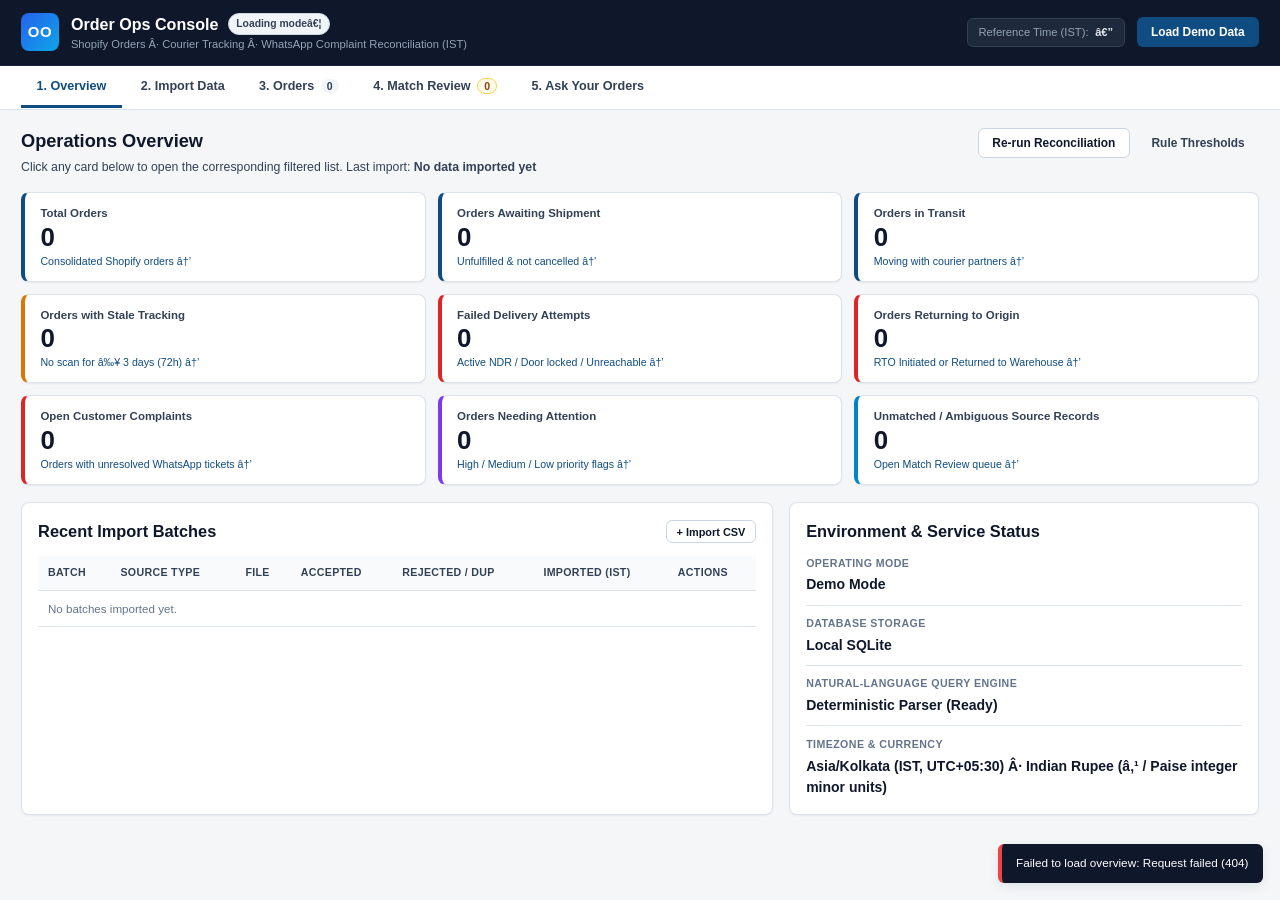
==== frontend/index.html @ 30ac754b "feat(frontend): add top-level frontend directory and CORS/file-origin API resolver" ====
﻿<!DOCTYPE html>
<html lang="en">
<head>
  <meta charset="UTF-8" />
  <meta name="viewport" content="width=device-width, initial-scale=1.0" />
  <title>Order Ops Console â€” D2C Order, Courier &amp; Complaint Reconciliation</title>
  <link rel="stylesheet" href="./styles.css" />
</head>
<body>
  <!-- Top Operational Header -->
  <header class="app-header">
    <div class="header-brand">
      <div class="brand-mark" aria-hidden="true">OO</div>
      <div>
        <div class="brand-title-row">
          <h1 class="brand-title">Order Ops Console</h1>
          <span id="mode-badge" class="badge badge-neutral">Loading modeâ€¦</span>
        </div>
        <p class="brand-subtitle">Shopify Orders Â· Courier Tracking Â· WhatsApp Complaint Reconciliation (IST)</p>
      </div>
    </div>

    <div class="header-actions">
      <div class="ref-time-box" title="Reference timestamp used to evaluate stale tracking and dispatch delays">
        <span class="ref-time-label">Reference Time (IST):</span>
        <strong id="header-ref-time">â€”</strong>
      </div>
      <button id="btn-load-demo" type="button" class="btn btn-primary">
        Load Demo Data
      </button>
    </div>
  </header>

  <!-- Synthetic Demo Data Notice Banner -->
  <div id="demo-banner" class="demo-banner hidden" role="status">
    <div class="demo-banner-content">
      <span class="demo-pill">SYNTHETIC DEMO DATA</span>
      <span>
        You are viewing reproducible fictional Indian D2C data (240 unique orders, 6 couriers, WhatsApp complaint logs) anchored to
        <strong id="banner-ref-time">19 Oct 2026, 06:00 PM IST</strong>. No real customer records are present.
      </span>
    </div>
    <div class="demo-banner-actions">
      <button id="btn-toggle-walkthrough" type="button" class="btn btn-sm btn-secondary">
        Demo Walkthrough Guide
      </button>
      <button id="btn-clear-data" type="button" class="btn btn-sm btn-ghost">
        Clear Workspace
      </button>
    </div>
  </div>

  <!-- Collapsible Demo Walkthrough Guide -->
  <section id="walkthrough-panel" class="walkthrough-panel hidden" aria-label="Demo Walkthrough">
    <div class="walkthrough-header">
      <div>
        <h2>2-Minute Operations Walkthrough</h2>
        <p>Click any step below to jump directly to that showcase scenario in the console:</p>
      </div>
      <button id="btn-close-walkthrough" type="button" class="btn btn-sm btn-ghost">Close</button>
    </div>
    <div class="walkthrough-steps">
      <button type="button" class="walkthrough-step" data-walkthrough="stale-order">
        <span class="step-num">1</span>
        <div>
          <strong>Inspect Stale Shipment &amp; Complaint (#01004)</strong>
          <span>Delhivery AWB stuck at Bhiwandi Hub for 4.5 days + customer WhatsApp inquiry.</span>
        </div>
      </button>
      <button type="button" class="walkthrough-step" data-walkthrough="dnr-order">
        <span class="step-num">2</span>
        <div>
          <strong>Delivered vs. "Not Received" Dispute (#01015)</strong>
          <span>BlueDart marked Delivered, but customer reported package not received at gate.</span>
        </div>
      </button>
      <button type="button" class="walkthrough-step" data-walkthrough="multi-shipment">
        <span class="step-num">3</span>
        <div>
          <strong>Split Order with 2 Shipments (#01009)</strong>
          <span>Box 1 delivered via BlueDart; Box 2 delayed in transit via Delhivery.</span>
        </div>
      </button>
      <button type="button" class="walkthrough-step" data-walkthrough="match-review">
        <span class="step-num">4</span>
        <div>
          <strong>Resolve Ambiguous Matches (Match Review)</strong>
          <span>Shared household phone (+91 â€¢â€¢â€¢â€¢â€¢â€¢ 1223), shared customer name, and conflicting IDs.</span>
        </div>
      </button>
      <button type="button" class="walkthrough-step" data-walkthrough="ask-stuck">
        <span class="step-num">5</span>
        <div>
          <strong>Ask a Question ("Which orders are stuck?")</strong>
          <span>See how ambiguous terms are clarified and converted into verified filters.</span>
        </div>
      </button>
    </div>
  </section>

  <!-- Main Navigation Tabs -->
  <nav class="main-nav" aria-label="Primary Navigation">
    <button type="button" class="nav-tab active" data-tab="overview">
      <span>1. Overview</span>
    </button>
    <button type="button" class="nav-tab" data-tab="import">
      <span>2. Import Data</span>
    </button>
    <button type="button" class="nav-tab" data-tab="orders">
      <span>3. Orders</span>
      <span id="nav-badge-orders" class="nav-count">0</span>
    </button>
    <button type="button" class="nav-tab" data-tab="match-review">
      <span>4. Match Review</span>
      <span id="nav-badge-review" class="nav-count nav-count-warn">0</span>
    </button>
    <button type="button" class="nav-tab" data-tab="ask">
      <span>5. Ask Your Orders</span>
    </button>
  </nav>

  <!-- Global Notification Toast -->
  <div id="toast-container" class="toast-container" aria-live="polite"></div>

  <!-- Main Content Container -->
  <main class="main-content">

    <!-- ================================================================== -->
    <!-- PAGE 1: OVERVIEW                                                   -->
    <!-- ================================================================== -->
    <section id="tab-overview" class="tab-panel active">
      <div class="section-header">
        <div>
          <h2>Operations Overview</h2>
          <p class="section-subtitle">
            Click any card below to open the corresponding filtered list. Last import:
            <strong id="overview-last-import">No data imported yet</strong>
          </p>
        </div>
        <div class="section-actions">
          <button id="btn-reconcile-now" type="button" class="btn btn-secondary">
            Re-run Reconciliation
          </button>
          <button id="btn-open-thresholds" type="button" class="btn btn-ghost">
            Rule Thresholds
          </button>
        </div>
      </div>

      <!-- Empty State when no orders are loaded -->
      <div id="overview-empty-state" class="empty-state-card hidden">
        <h3>No Orders Loaded in Workspace Yet</h3>
        <p>
          Load the built-in 240-order Indian D2C synthetic dataset for an instant walkthrough,
          or upload your own Shopify, Courier, and WhatsApp CSV files.
        </p>
        <div class="empty-state-actions">
          <button type="button" class="btn btn-primary" id="btn-empty-load-demo">
            Load Demo Data (240 Orders)
          </button>
          <button type="button" class="btn btn-secondary" data-goto-tab="import">
            Upload CSV Files
          </button>
        </div>
      </div>

      <!-- Operational Summary Cards Grid (9 Required Cards) -->
      <div id="overview-cards-grid" class="summary-grid">
        <button type="button" class="summary-card" data-card-action="all-orders">
          <span class="card-label">Total Orders</span>
          <strong id="card-total-orders" class="card-value">0</strong>
          <span class="card-meta">Consolidated Shopify orders â†’</span>
        </button>

        <button type="button" class="summary-card" data-card-action="awaiting-shipment">
          <span class="card-label">Orders Awaiting Shipment</span>
          <strong id="card-awaiting-shipment" class="card-value">0</strong>
          <span class="card-meta">Unfulfilled &amp; not cancelled â†’</span>
        </button>

        <button type="button" class="summary-card" data-card-action="in-transit">
          <span class="card-label">Orders in Transit</span>
          <strong id="card-in-transit" class="card-value">0</strong>
          <span class="card-meta">Moving with courier partners â†’</span>
        </button>

        <button type="button" class="summary-card card-warn" data-card-action="stale-tracking">
          <span class="card-label">Orders with Stale Tracking</span>
          <strong id="card-stale-tracking" class="card-value">0</strong>
          <span id="card-stale-meta" class="card-meta">No scan for â‰¥ 3 days (72h) â†’</span>
        </button>

        <button type="button" class="summary-card card-danger" data-card-action="failed-attempts">
          <span class="card-label">Failed Delivery Attempts</span>
          <strong id="card-failed-attempts" class="card-value">0</strong>
          <span class="card-meta">Active NDR / Door locked / Unreachable â†’</span>
        </button>

        <button type="button" class="summary-card card-danger" data-card-action="rto">
          <span class="card-label">Orders Returning to Origin</span>
          <strong id="card-rto" class="card-value">0</strong>
          <span class="card-meta">RTO Initiated or Returned to Warehouse â†’</span>
        </button>

        <button type="button" class="summary-card card-danger" data-card-action="open-complaints">
          <span class="card-label">Open Customer Complaints</span>
          <strong id="card-open-complaints" class="card-value">0</strong>
          <span class="card-meta">Orders with unresolved WhatsApp tickets â†’</span>
        </button>

        <button type="button" class="summary-card card-priority" data-card-action="needing-review">
          <span class="card-label">Orders Needing Attention</span>
          <strong id="card-needing-review" class="card-value">0</strong>
          <span id="card-priority-breakdown" class="card-meta">High / Medium / Low priority flags â†’</span>
        </button>

        <button type="button" class="summary-card card-review" data-card-action="unmatched-records">
          <span class="card-label">Unmatched / Ambiguous Source Records</span>
          <strong id="card-unmatched-records" class="card-value">0</strong>
          <span id="card-unmatched-meta" class="card-meta">Open Match Review queue â†’</span>
        </button>
      </div>

      <!-- Configurable Thresholds Panel (Collapsible) -->
      <div id="thresholds-panel" class="card-panel hidden">
        <div class="panel-header">
          <div>
            <h3>Operational Attention Rule Thresholds</h3>
            <p class="text-muted">Adjust thresholds and re-evaluate all order flags deterministically.</p>
          </div>
          <button id="btn-close-thresholds" type="button" class="btn btn-sm btn-ghost">Close</button>
        </div>
        <form id="form-thresholds" class="thresholds-form">
          <div class="form-group">
            <label for="input-unshipped-hours">Unshipped Order Delay Threshold (Hours)</label>
            <input id="input-unshipped-hours" type="number" min="6" max="720" value="48" required />
            <small>Default: 48 hours (2 days). Cancelled orders are never flagged.</small>
          </div>
          <div class="form-group">
            <label for="input-stale-hours">Stale Tracking Threshold in Transit (Hours)</label>
            <input id="input-stale-hours" type="number" min="12" max="720" value="72" required />
            <small>Default: 72 hours (3 days). Delivered/RTO/Cancelled shipments are excluded.</small>
          </div>
          <div class="form-group">
            <label for="select-ref-time-mode">Reference Clock Mode</label>
            <select id="select-ref-time-mode">
              <option value="demo_fixed">Demo Fixed Reference (19 Oct 2026, 06:00 PM IST)</option>
              <option value="live_ist">Live Wall Clock (Current Asia/Kolkata Time)</option>
            </select>
            <small>Fixed reference time ensures demo flags remain consistent on any date.</small>
          </div>
          <div class="form-actions-inline">
            <button type="submit" class="btn btn-primary">Save &amp; Re-evaluate Flags</button>
          </div>
        </form>
      </div>

      <!-- Recent Imports & System Environment Status -->
      <div class="overview-two-col">
        <div class="card-panel">
          <div class="panel-header">
            <h3>Recent Import Batches</h3>
            <button type="button" class="btn btn-sm btn-secondary" data-goto-tab="import">
              + Import CSV
            </button>
          </div>
          <div class="table-responsive">
            <table class="data-table">
              <thead>
                <tr>
                  <th>Batch</th>
                  <th>Source Type</th>
                  <th>File</th>
                  <th>Accepted</th>
                  <th>Rejected / Dup</th>
                  <th>Imported (IST)</th>
                  <th>Actions</th>
                </tr>
              </thead>
              <tbody id="overview-batches-tbody">
                <tr>
                  <td colspan="7" class="text-center text-muted">No batches imported yet.</td>
                </tr>
              </tbody>
            </table>
          </div>
        </div>

        <div class="card-panel">
          <div class="panel-header">
            <h3>Environment &amp; Service Status</h3>
          </div>
          <dl class="status-list">
            <div class="status-item">
              <dt>Operating Mode</dt>
              <dd id="status-app-mode">Demo Mode</dd>
            </div>
            <div class="status-item">
              <dt>Database Storage</dt>
              <dd id="status-db-backend">Local SQLite</dd>
            </div>
            <div class="status-item">
              <dt>Natural-Language Query Engine</dt>
              <dd id="status-gemini-engine">Deterministic Parser (Ready)</dd>
            </div>
            <div class="status-item">
              <dt>Timezone &amp; Currency</dt>
              <dd>Asia/Kolkata (IST, UTC+05:30) Â· Indian Rupee (â‚¹ / Paise integer minor units)</dd>
            </div>
          </dl>
        </div>
      </div>
    </section>

    <!-- ================================================================== -->
    <!-- PAGE 2: IMPORT DATA                                                -->
    <!-- ================================================================== -->
    <section id="tab-import" class="tab-panel">
      <div class="section-header">
        <div>
          <h2>Import &amp; Validate CSV Data</h2>
          <p class="section-subtitle">
            Upload Shopify order exports, courier tracking sheets, or exported WhatsApp complaint logs.
          </p>
        </div>
      </div>

      <div class="info-callout">
        <strong>Note on Data Sources:</strong>
        WhatsApp customer complaints are imported from CSV log filesâ€”this console does
        <strong>not</strong> connect to a live WhatsApp account, Shopify API, or courier webhook,
        and never automatically messages customers.
      </div>

      <!-- Downloadable Sample CSV Files -->
      <div class="card-panel">
        <div class="panel-header">
          <div>
            <h3>Download Sample CSV Files</h3>
            <p class="text-muted">Download our synthetic CSV files to inspect their structure or test manual uploads:</p>
          </div>
        </div>
        <div class="sample-links-row">
          <a href="/api/samples/shopify_orders_demo.csv" class="btn btn-sm btn-secondary" download>
            â¬‡ Shopify Orders Sample (.csv)
          </a>
          <a href="/api/samples/courier_tracking_demo.csv" class="btn btn-sm btn-secondary" download>
            â¬‡ Courier Tracking Sample (.csv)
          </a>
          <a href="/api/samples/whatsapp_complaints_demo.csv" class="btn btn-sm btn-secondary" download>
            â¬‡ WhatsApp Complaints Sample (.csv)
          </a>
          <a href="/api/samples/shopify_orders_ambiguous_dates.csv" class="btn btn-sm btn-ghost" download>
            â¬‡ Ambiguous Dates Test Sample (.csv)
          </a>
        </div>
      </div>

      <!-- Step 1: Select Source & Upload File -->
      <div class="card-panel">
        <h3>1. Select Source Type &amp; Upload CSV</h3>
        <form id="form-import-upload" class="import-form">
          <div class="form-row">
            <div class="form-group">
              <label for="import-source-type">Source Type</label>
              <select id="import-source-type" name="source_type" required>
                <option value="shopify_orders">1. Shopify Orders Export (.csv)</option>
                <option value="courier_tracking">2. Courier Tracking Spreadsheet (.csv)</option>
                <option value="whatsapp_complaints">3. WhatsApp Customer Complaints Log (.csv)</option>
              </select>
            </div>

            <div class="form-group">
              <label for="import-date-format">Expected Date Format (for numeric dates like 04/05/2026)</label>
              <select id="import-date-format" name="date_format_preference">
                <option value="auto">Auto-detect (Pause &amp; warn if date is ambiguous)</option>
                <option value="DD/MM/YYYY">DD/MM/YYYY (Indian Standard â€” Day first)</option>
                <option value="MM/DD/YYYY">MM/DD/YYYY (US Spreadsheet â€” Month first)</option>
              </select>
            </div>

            <div class="form-group">
              <label for="import-file-input">CSV File (UTF-8 / Excel CSV)</label>
              <input id="import-file-input" type="file" accept=".csv,text/csv" required />
            </div>
          </div>

          <div class="form-actions-inline">
            <button id="btn-preview-csv" type="submit" class="btn btn-primary">
              Preview &amp; Validate CSV
            </button>
          </div>
        </form>
      </div>

      <!-- Step 2: Preview, Column Mapping & Validation Results -->
      <div id="import-preview-container" class="card-panel hidden">
        <div class="panel-header">
          <div>
            <h3>2. Review Column Mappings &amp; Validation</h3>
            <p id="preview-file-meta" class="text-muted"></p>
          </div>
          <div class="section-actions">
            <button id="btn-download-preview-errors" type="button" class="btn btn-sm btn-secondary hidden">
              â¬‡ Download Error Report (.csv)
            </button>
            <button id="btn-commit-import" type="button" class="btn btn-primary">
              Complete Import &amp; Reconcile
            </button>
          </div>
        </div>

        <!-- Validation Counts Banner -->
        <div class="validation-stats-row">
          <div class="val-stat">
            <span>Total Rows</span>
            <strong id="val-total">0</strong>
          </div>
          <div class="val-stat val-stat-ok">
            <span>Accepted Rows</span>
            <strong id="val-accepted">0</strong>
          </div>
          <div class="val-stat val-stat-err">
            <span>Rejected Rows</span>
            <strong id="val-rejected">0</strong>
          </div>
          <div class="val-stat val-stat-dup">
            <span>Duplicate Rows (Skipped)</span>
            <strong id="val-duplicate">0</strong>
          </div>
        </div>

        <!-- Missing Required Fields Alert -->
        <div id="preview-missing-alert" class="alert-box alert-danger hidden"></div>

        <!-- Ambiguous Date Alert -->
        <div id="preview-ambiguous-alert" class="alert-box alert-warn hidden"></div>

        <!-- Column Mapping Controls -->
        <div class="mapping-section">
          <h4>Column Mapping (Adjust any column below and click "Re-validate Mapping")</h4>
          <div id="mapping-grid" class="mapping-grid"></div>
          <div class="form-actions-inline" style="margin-top: 0.75rem;">
            <button id="btn-revalidate-mapping" type="button" class="btn btn-sm btn-secondary">
              Re-validate Mapping
            </button>
          </div>
        </div>

        <!-- Sample Preview Rows -->
        <div class="preview-tables-split">
          <div>
            <h4>CSV Sample Preview (First 5 Rows)</h4>
            <div class="table-responsive">
              <table id="preview-sample-table" class="data-table">
                <thead></thead>
                <tbody></tbody>
              </table>
            </div>
          </div>

          <div id="preview-errors-section" class="hidden">
            <h4>Rejected &amp; Duplicate Rows</h4>
            <div class="table-responsive">
              <table class="data-table">
                <thead>
                  <tr>
                    <th>Original Row #</th>
                    <th>Status</th>
                    <th>Explanation</th>
                  </tr>
                </thead>
                <tbody id="preview-errors-tbody"></tbody>
              </table>
            </div>
          </div>
        </div>
      </div>

      <!-- Step 3: Completed Import Summary -->
      <div id="import-summary-container" class="card-panel hidden"></div>
    </section>

    <!-- ================================================================== -->
    <!-- PAGE 3: ORDERS                                                     -->
    <!-- ================================================================== -->
    <section id="tab-orders" class="tab-panel">
      <div class="section-header">
        <div>
          <h2>Reconciled Orders</h2>
          <p class="section-subtitle">
            Search, filter, sort, inspect source provenance, or export filtered orders.
          </p>
        </div>
        <div class="section-actions">
          <button id="btn-reset-filters" type="button" class="btn btn-ghost">
            Reset Filters
          </button>
          <button id="btn-export-orders" type="button" class="btn btn-secondary">
            â¬‡ Export Filtered CSV
          </button>
        </div>
      </div>

      <!-- Active Special Rule Filter Banner (e.g. from Overview or Ask Your Orders) -->
      <div id="active-rule-banner" class="active-rule-banner hidden">
        <span id="active-rule-text"></span>
        <button id="btn-clear-rule-filter" type="button" class="btn btn-sm btn-ghost">Clear Rule Filter âœ•</button>
      </div>

      <!-- Filters Bar -->
      <div class="filters-panel card-panel">
        <div class="filters-grid">
          <div class="form-group filter-search-group">
            <label for="filter-search">Search (Order #, AWB, Customer Name)</label>
            <input id="filter-search" type="search" placeholder="e.g. #01004, DLV0098401, Snehaâ€¦" />
          </div>

          <div class="form-group">
            <label for="filter-attention">Attention Level</label>
            <select id="filter-attention">
              <option value="">All Levels</option>
              <option value="flagged_any">All Flagged (High / Med / Low)</option>
              <option value="High">High Priority</option>
              <option value="Medium">Medium Priority</option>
              <option value="Low">Low Priority</option>
              <option value="No current flag">No Current Flag</option>
            </select>
          </div>

          <div class="form-group">
            <label for="filter-shipment-status">Shipment Status</label>
            <select id="filter-shipment-status">
              <option value="">All Statuses</option>
              <option value="awaiting_shipment">Awaiting Shipment</option>
              <option value="in_transit">In Transit (Active)</option>
              <option value="out_for_delivery">Out for Delivery</option>
              <option value="failed_attempt">Failed Attempt (NDR)</option>
              <option value="rto">Returning to Origin (RTO)</option>
              <option value="delivered">Delivered</option>
              <option value="cancelled">Cancelled</option>
            </select>
          </div>

          <div class="form-group">
            <label for="filter-courier">Courier Partner</label>
            <select id="filter-courier">
              <option value="">All Couriers</option>
            </select>
          </div>

          <div class="form-group">
            <label for="filter-payment">Payment Method</label>
            <select id="filter-payment">
              <option value="">All (COD &amp; Prepaid)</option>
              <option value="COD">Cash on Delivery (COD)</option>
              <option value="Prepaid">Prepaid</option>
            </select>
          </div>

          <div class="form-group">
            <label for="filter-complaints">Open Complaints</label>
            <select id="filter-complaints">
              <option value="">All Orders</option>
              <option value="true">Has Open Complaint</option>
              <option value="false">No Open Complaint</option>
            </select>
          </div>

          <div class="form-group">
            <label for="filter-city">City</label>
            <select id="filter-city">
              <option value="">All Cities</option>
            </select>
          </div>

          <div class="form-group">
            <label for="filter-match-status">Match Status</label>
            <select id="filter-match-status">
              <option value="">All Match Statuses</option>
              <option value="Exact match">Exact match</option>
              <option value="Strong match">Strong match</option>
              <option value="Needs review">Needs review</option>
              <option value="Manually confirmed">Manually confirmed</option>
            </select>
          </div>

          <div class="form-group">
            <label for="filter-date-from">Order Date From</label>
            <input id="filter-date-from" type="date" />
          </div>

          <div class="form-group">
            <label for="filter-date-to">Order Date To</label>
            <input id="filter-date-to" type="date" />
          </div>

          <div class="form-group">
            <label for="filter-sort">Sort By</label>
            <select id="filter-sort">
              <option value="priority">Operational Priority (High â†’ Low)</option>
              <option value="order_date_desc">Order Date (Newest First)</option>
              <option value="order_date_asc">Order Date (Oldest First)</option>
              <option value="amount_desc">Order Value (High â†’ Low)</option>
              <option value="amount_asc">Order Value (Low â†’ High)</option>
            </select>
          </div>
        </div>
      </div>

      <!-- Orders Table -->
      <div class="card-panel table-panel">
        <div class="table-toolbar">
          <span id="orders-Showing-count" class="text-muted">Showing 0 orders</span>
          <div class="pagination-controls">
            <button id="btn-prev-page" type="button" class="btn btn-sm btn-secondary" disabled>â† Prev</button>
            <span id="orders-page-indicator" class="page-indicator">Page 1 of 1</span>
            <button id="btn-next-page" type="button" class="btn btn-sm btn-secondary" disabled>Next â†’</button>
          </div>
        </div>

        <div class="table-responsive">
          <table class="data-table orders-table">
            <thead>
              <tr>
                <th>Order #</th>
                <th>Order Date (IST)</th>
                <th>Customer</th>
                <th>Masked Phone</th>
                <th>City</th>
                <th>Value</th>
                <th>Payment</th>
                <th>Fulfillment</th>
                <th>Courier &amp; AWB</th>
                <th>Latest Shipment Status</th>
                <th>Last Scan (IST)</th>
                <th>Complaints</th>
                <th>Attention Level &amp; Reason</th>
                <th>Match Status</th>
              </tr>
            </thead>
            <tbody id="orders-tbody">
              <tr>
                <td colspan="14" class="text-center text-muted">Loading ordersâ€¦</td>
              </tr>
            </tbody>
          </table>
        </div>
      </div>
    </section>

    <!-- ================================================================== -->
    <!-- PAGE 4: ORDER DETAILS (Opened when clicking an order)              -->
    <!-- ================================================================== -->
    <section id="tab-order-details" class="tab-panel">
      <div class="section-header">
        <div>
          <button id="btn-back-to-orders" type="button" class="btn btn-sm btn-secondary" style="margin-bottom: 0.5rem;">
            â† Back to Orders List
          </button>
          <h2 id="detail-order-title">Order Details</h2>
          <p id="detail-order-subtitle" class="section-subtitle"></p>
        </div>
        <div id="detail-header-badges" class="detail-badges"></div>
      </div>

      <div id="order-details-content" class="details-layout"></div>
    </section>

    <!-- ================================================================== -->
    <!-- PAGE 5: MATCH REVIEW                                               -->
    <!-- ================================================================== -->
    <section id="tab-match-review" class="tab-panel">
      <div class="section-header">
        <div>
          <h2>Match Review &amp; Reconciliation Audit</h2>
          <p class="section-subtitle">
            Inspect courier scans and WhatsApp complaints that could not be matched automatically with certainty.
            Raw imported records are never overwritten.
          </p>
        </div>
        <div class="section-actions">
          <select id="review-status-filter" aria-label="Filter Review Queue by Status">
            <option value="actionable">Actionable Queue (Needs Review &amp; Unmatched &amp; Manual)</option>
            <option value="needs_review">Needs Review Only</option>
            <option value="unmatched">Unmatched Only</option>
            <option value="manually_confirmed">Manually Confirmed Only</option>
          </select>
          <select id="review-source-filter" aria-label="Filter Review Queue by Source">
            <option value="all">All Sources (Courier &amp; WhatsApp)</option>
            <option value="courier_tracking">Courier Tracking Only</option>
            <option value="whatsapp_complaints">WhatsApp Complaints Only</option>
          </select>
        </div>
      </div>

      <div class="review-stats-bar">
        <div class="review-stat-pill">
          <span>Needs Review:</span>
          <strong id="rev-count-needs-review">0</strong>
        </div>
        <div class="review-stat-pill">
          <span>Unmatched:</span>
          <strong id="rev-count-unmatched">0</strong>
        </div>
        <div class="review-stat-pill">
          <span>Manually Confirmed:</span>
          <strong id="rev-count-manual">0</strong>
        </div>
        <div class="review-stat-pill">
          <span class="text-muted">Note: Candidate scores (0â€“100) are heuristic rule weights, not statistical probabilities.</span>
        </div>
      </div>

      <div id="match-review-list" class="review-cards-list"></div>

      <!-- Manual Decisions Audit History -->
      <div class="card-panel" style="margin-top: 1.5rem;">
        <div class="panel-header">
          <div>
            <h3>Manual Match Audit History</h3>
            <p class="text-muted">Chronological log of all manual confirmations, rejections, and overrides.</p>
          </div>
        </div>
        <div class="table-responsive">
          <table class="data-table">
            <thead>
              <tr>
                <th>Time (IST)</th>
                <th>Record ID &amp; Source</th>
                <th>Decision</th>
                <th>Previous Status</th>
                <th>New Status</th>
                <th>Linked Order</th>
                <th>Reason / Note</th>
                <th>Operator</th>
              </tr>
            </thead>
            <tbody id="match-audit-tbody">
              <tr>
                <td colspan="8" class="text-center text-muted">No manual decisions recorded yet.</td>
              </tr>
            </tbody>
          </table>
        </div>
      </div>
    </section>

    <!-- ================================================================== -->
    <!-- PAGE 6: ASK YOUR ORDERS                                            -->
    <!-- ================================================================== -->
    <section id="tab-ask" class="tab-panel">
      <div class="section-header">
        <div>
          <h2>Ask Your Orders</h2>
          <p class="section-subtitle">
            Ask plain-English operational questions. Questions are translated into a strict, validated filter structureâ€”never raw SQL.
          </p>
        </div>
      </div>

      <div class="card-panel">
        <form id="form-ask-question" class="ask-form">
          <label for="input-ask-question" class="sr-only">Ask a question about your orders</label>
          <div class="ask-input-row">
            <input
              id="input-ask-question"
              type="text"
              placeholder="e.g. Which COD orders had a failed delivery attempt?"
              required
            />
            <button type="submit" class="btn btn-primary">Ask Question</button>
          </div>
        </form>

        <div class="example-questions-block">
          <span class="example-label">Example Operational Questions:</span>
          <div class="example-chips">
            <button type="button" class="chip-btn" data-question="Which orders are stuck?">
              Which orders are stuck?
            </button>
            <button type="button" class="chip-btn" data-question="Show shipments with no update for three days.">
              Show shipments with no update for three days.
            </button>
            <button type="button" class="chip-btn" data-question="Which COD orders had a failed delivery attempt?">
              Which COD orders had a failed delivery attempt?
            </button>
            <button type="button" class="chip-btn" data-question="Which customers complained but their orders are still in transit?">
              Which customers complained but their orders are still in transit?
            </button>
            <button type="button" class="chip-btn" data-question="Show orders returning to origin.">
              Show orders returning to origin.
            </button>
            <button type="button" class="chip-btn" data-question="Which records still need a match?">
              Which records still need a match?
            </button>
          </div>
        </div>
      </div>

      <div id="ask-response-container" class="hidden"></div>
    </section>

  </main>

  <script src="./app.js"></script>
</body>
</html>
---- frontend/styles.css ----
/* ==========================================================================
   Order Ops Console — Clean Operations Interface Stylesheet
   ========================================================================== */

:root {
  --bg-page: #f4f6f8;
  --bg-surface: #ffffff;
  --bg-subtle: #f8fafc;
  --border-color: #dbe2ea;
  --border-strong: #cbd5e1;

  --text-primary: #0f172a;
  --text-secondary: #334155;
  --text-muted: #64748b;

  --brand-primary: #0f4c81;
  --brand-primary-hover: #0b3961;
  --brand-accent: #1d4ed8;

  --high-bg: #fef2f2;
  --high-text: #991b1b;
  --high-border: #fca5a5;

  --med-bg: #fffbeb;
  --med-text: #92400e;
  --med-border: #fcd34d;

  --low-bg: #f0f9ff;
  --low-text: #075985;
  --low-border: #7dd3fc;

  --ok-bg: #ecfdf5;
  --ok-text: #065f46;
  --ok-border: #6ee7b7;

  --neutral-bg: #f1f5f9;
  --neutral-text: #334155;
  --neutral-border: #cbd5e1;

  --radius-sm: 6px;
  --radius-md: 8px;
  --radius-lg: 10px;
  --shadow-sm: 0 1px 2px rgba(15, 23, 42, 0.06);
  --shadow-md: 0 4px 12px rgba(15, 23, 42, 0.08);
}

*,
*::before,
*::after {
  box-sizing: border-box;
}

html,
body {
  margin: 0;
  padding: 0;
  background-color: var(--bg-page);
  color: var(--text-primary);
  font-family: -apple-system, BlinkMacSystemFont, "Segoe UI", Roboto, "Helvetica Neue", Arial, sans-serif;
  font-size: 14px;
  line-height: 1.5;
  overflow-x: hidden;
}

h1, h2, h3, h4 {
  margin: 0;
  font-weight: 600;
  color: var(--text-primary);
}

p {
  margin: 0;
}

.hidden {
  display: none !important;
}

.sr-only {
  position: absolute;
  width: 1px;
  height: 1px;
  padding: 0;
  margin: -1px;
  overflow: hidden;
  clip: rect(0, 0, 0, 0);
  border: 0;
}

.text-muted {
  color: var(--text-muted);
}

.text-center {
  text-align: center;
}

/* ==========================================================================
   Header & Demo Banner
   ========================================================================== */
.app-header {
  display: flex;
  align-items: center;
  justify-content: space-between;
  gap: 1rem;
  padding: 0.85rem 1.5rem;
  background: #0f172a;
  color: #ffffff;
  border-bottom: 1px solid #1e293b;
}

.header-brand {
  display: flex;
  align-items: center;
  gap: 0.85rem;
}

.brand-mark {
  width: 38px;
  height: 38px;
  border-radius: var(--radius-md);
  background: linear-gradient(135deg, #2563eb, #0ea5e9);
  color: #ffffff;
  font-weight: 700;
  font-size: 15px;
  display: flex;
  align-items: center;
  justify-content: center;
  letter-spacing: 0.5px;
  flex-shrink: 0;
}

.brand-title-row {
  display: flex;
  align-items: center;
  gap: 0.65rem;
  flex-wrap: wrap;
}

.brand-title {
  color: #ffffff;
  font-size: 1.15rem;
}

.brand-subtitle {
  color: #94a3b8;
  font-size: 0.8rem;
}

.header-actions {
  display: flex;
  align-items: center;
  gap: 0.85rem;
  flex-wrap: wrap;
}

.ref-time-box {
  background: #1e293b;
  border: 1px solid #334155;
  padding: 0.35rem 0.75rem;
  border-radius: var(--radius-sm);
  font-size: 0.8rem;
  color: #e2e8f0;
}

.ref-time-label {
  color: #94a3b8;
  margin-right: 0.25rem;
}

.demo-banner {
  display: flex;
  align-items: center;
  justify-content: space-between;
  gap: 1rem;
  padding: 0.6rem 1.5rem;
  background: #fffbeb;
  border-bottom: 1px solid #fcd34d;
  color: #78350f;
  font-size: 0.85rem;
}

.demo-banner-content {
  display: flex;
  align-items: center;
  gap: 0.6rem;
  flex-wrap: wrap;
}

.demo-pill {
  background: #d97706;
  color: #ffffff;
  font-weight: 700;
  font-size: 0.7rem;
  padding: 0.15rem 0.5rem;
  border-radius: 4px;
  letter-spacing: 0.04em;
}

.demo-banner-actions {
  display: flex;
  align-items: center;
  gap: 0.5rem;
  flex-shrink: 0;
}

/* ==========================================================================
   Walkthrough Bar
   ========================================================================== */
.walkthrough-panel {
  background: #eff6ff;
  border-bottom: 1px solid #bfdbfe;
  padding: 1rem 1.5rem;
}

.walkthrough-header {
  display: flex;
  align-items: flex-start;
  justify-content: space-between;
  margin-bottom: 0.75rem;
}

.walkthrough-header h2 {
  font-size: 1rem;
  color: #1e3a8a;
}

.walkthrough-header p {
  font-size: 0.82rem;
  color: #1e40af;
}

.walkthrough-steps {
  display: grid;
  grid-template-columns: repeat(auto-fit, minmax(220px, 1fr));
  gap: 0.65rem;
}

.walkthrough-step {
  display: flex;
  align-items: flex-start;
  gap: 0.6rem;
  text-align: left;
  padding: 0.65rem 0.75rem;
  background: #ffffff;
  border: 1px solid #93c5fd;
  border-radius: var(--radius-md);
  cursor: pointer;
  transition: border-color 0.15s, box-shadow 0.15s;
}

.walkthrough-step:hover {
  border-color: #2563eb;
  box-shadow: var(--shadow-sm);
}

.step-num {
  width: 22px;
  height: 22px;
  border-radius: 50%;
  background: #1d4ed8;
  color: #ffffff;
  font-weight: 700;
  font-size: 0.75rem;
  display: flex;
  align-items: center;
  justify-content: center;
  flex-shrink: 0;
}

.walkthrough-step strong {
  display: block;
  font-size: 0.82rem;
  color: var(--text-primary);
  margin-bottom: 0.15rem;
}

.walkthrough-step span {
  font-size: 0.76rem;
  color: var(--text-secondary);
}

/* ==========================================================================
   Primary Navigation
   ========================================================================== */
.main-nav {
  display: flex;
  align-items: center;
  gap: 0.25rem;
  padding: 0 1.5rem;
  background: var(--bg-surface);
  border-bottom: 1px solid var(--border-color);
  overflow-x: auto;
}

.nav-tab {
  display: inline-flex;
  align-items: center;
  gap: 0.45rem;
  padding: 0.85rem 1.1rem;
  background: transparent;
  border: none;
  border-bottom: 3px solid transparent;
  color: var(--text-secondary);
  font-weight: 600;
  font-size: 0.9rem;
  cursor: pointer;
  white-space: nowrap;
  transition: color 0.15s, border-color 0.15s;
}

.nav-tab:hover {
  color: var(--brand-primary);
}

.nav-tab.active {
  color: var(--brand-primary);
  border-bottom-color: var(--brand-primary);
}

.nav-count {
  background: var(--neutral-bg);
  color: var(--text-secondary);
  padding: 0.1rem 0.45rem;
  border-radius: 999px;
  font-size: 0.75rem;
  font-weight: 700;
}

.nav-count-warn {
  background: var(--med-bg);
  color: var(--med-text);
  border: 1px solid var(--med-border);
}

/* ==========================================================================
   Main Layout & Cards
   ========================================================================== */
.main-content {
  max-width: 1440px;
  margin: 0 auto;
  padding: 1.25rem 1.5rem 3rem;
}

.tab-panel {
  display: none;
}

.tab-panel.active {
  display: block;
}

.section-header {
  display: flex;
  align-items: flex-start;
  justify-content: space-between;
  gap: 1rem;
  margin-bottom: 1.15rem;
  flex-wrap: wrap;
}

.section-header h2 {
  font-size: 1.3rem;
}

.section-subtitle {
  color: var(--text-secondary);
  font-size: 0.88rem;
  margin-top: 0.2rem;
}

.section-actions {
  display: flex;
  align-items: center;
  gap: 0.55rem;
  flex-wrap: wrap;
}

.card-panel {
  background: var(--bg-surface);
  border: 1px solid var(--border-color);
  border-radius: var(--radius-md);
  padding: 1.15rem;
  margin-bottom: 1.15rem;
  box-shadow: var(--shadow-sm);
}

.panel-header {
  display: flex;
  align-items: center;
  justify-content: space-between;
  gap: 0.75rem;
  margin-bottom: 0.85rem;
  flex-wrap: wrap;
}

/* ==========================================================================
   Summary Grid (Overview Page)
   ========================================================================== */
.summary-grid {
  display: grid;
  grid-template-columns: repeat(3, 1fr);
  gap: 0.85rem;
  margin-bottom: 1.25rem;
}

.summary-card {
  display: flex;
  flex-direction: column;
  align-items: flex-start;
  justify-content: space-between;
  text-align: left;
  padding: 1rem 1.1rem;
  background: var(--bg-surface);
  border: 1px solid var(--border-color);
  border-left: 4px solid var(--brand-primary);
  border-radius: var(--radius-md);
  box-shadow: var(--shadow-sm);
  cursor: pointer;
  transition: transform 0.12s, box-shadow 0.12s, border-color 0.12s;
}

.summary-card:hover {
  transform: translateY(-1px);
  box-shadow: var(--shadow-md);
  border-color: #94a3b8;
}

.summary-card.card-warn {
  border-left-color: #d97706;
}

.summary-card.card-danger {
  border-left-color: #dc2626;
}

.summary-card.card-priority {
  border-left-color: #7c3aed;
}

.summary-card.card-review {
  border-left-color: #0284c7;
}

.card-label {
  font-size: 0.82rem;
  font-weight: 600;
  color: var(--text-secondary);
}

.card-value {
  font-size: 1.85rem;
  font-weight: 700;
  color: var(--text-primary);
  margin: 0.25rem 0;
  line-height: 1.1;
}

.card-meta {
  font-size: 0.76rem;
  color: var(--brand-primary);
  font-weight: 500;
}

.overview-two-col {
  display: grid;
  grid-template-columns: 1.6fr 1fr;
  gap: 1.15rem;
}

.status-list {
  margin: 0;
  display: grid;
  gap: 0.75rem;
}

.status-item {
  padding-bottom: 0.65rem;
  border-bottom: 1px solid var(--border-color);
}

.status-item:last-child {
  border-bottom: none;
  padding-bottom: 0;
}

.status-item dt {
  font-size: 0.76rem;
  text-transform: uppercase;
  letter-spacing: 0.04em;
  color: var(--text-muted);
  font-weight: 600;
}

.status-item dd {
  margin: 0.2rem 0 0;
  font-weight: 600;
  color: var(--text-primary);
}

/* ==========================================================================
   Buttons & Badges
   ========================================================================== */
.btn {
  display: inline-flex;
  align-items: center;
  justify-content: center;
  gap: 0.4rem;
  padding: 0.5rem 0.95rem;
  border-radius: var(--radius-sm);
  font-size: 0.85rem;
  font-weight: 600;
  border: 1px solid transparent;
  cursor: pointer;
  text-decoration: none;
  transition: background-color 0.15s, border-color 0.15s;
}

.btn:disabled {
  opacity: 0.55;
  cursor: not-allowed;
}

.btn-sm {
  padding: 0.32rem 0.68rem;
  font-size: 0.78rem;
}

.btn-primary {
  background: var(--brand-primary);
  color: #ffffff;
}

.btn-primary:hover:not(:disabled) {
  background: var(--brand-primary-hover);
}

.btn-secondary {
  background: var(--bg-surface);
  color: var(--text-primary);
  border-color: var(--border-strong);
}

.btn-secondary:hover:not(:disabled) {
  background: var(--bg-subtle);
}

.btn-danger {
  background: #dc2626;
  color: #ffffff;
}

.btn-danger:hover:not(:disabled) {
  background: #b91c1c;
}

.btn-ghost {
  background: transparent;
  color: var(--text-secondary);
  border-color: transparent;
}

.btn-ghost:hover:not(:disabled) {
  background: rgba(15, 23, 42, 0.06);
}

.badge {
  display: inline-flex;
  align-items: center;
  padding: 0.16rem 0.55rem;
  border-radius: 999px;
  font-size: 0.74rem;
  font-weight: 600;
  border: 1px solid transparent;
  white-space: nowrap;
}

.badge-high {
  background: var(--high-bg);
  color: var(--high-text);
  border-color: var(--high-border);
}

.badge-medium {
  background: var(--med-bg);
  color: var(--med-text);
  border-color: var(--med-border);
}

.badge-low {
  background: var(--low-bg);
  color: var(--low-text);
  border-color: var(--low-border);
}

.badge-ok {
  background: var(--ok-bg);
  color: var(--ok-text);
  border-color: var(--ok-border);
}

.badge-neutral {
  background: var(--neutral-bg);
  color: var(--neutral-text);
  border-color: var(--neutral-border);
}

/* ==========================================================================
   Forms & Filters
   ========================================================================== */
.form-group {
  display: flex;
  flex-direction: column;
  gap: 0.3rem;
}

.form-group label {
  font-size: 0.78rem;
  font-weight: 600;
  color: var(--text-secondary);
}

.form-group small {
  font-size: 0.74rem;
  color: var(--text-muted);
}

input[type="text"],
input[type="search"],
input[type="number"],
input[type="date"],
input[type="file"],
select {
  padding: 0.45rem 0.65rem;
  border: 1px solid var(--border-strong);
  border-radius: var(--radius-sm);
  font-size: 0.85rem;
  background: #ffffff;
  color: var(--text-primary);
}

input:focus,
select:focus,
button:focus-visible {
  outline: 2px solid var(--brand-accent);
  outline-offset: 1px;
}

.filters-grid {
  display: grid;
  grid-template-columns: repeat(auto-fill, minmax(175px, 1fr));
  gap: 0.75rem;
}

.filter-search-group {
  grid-column: span 2;
}

.thresholds-form,
.form-row {
  display: grid;
  grid-template-columns: repeat(auto-fit, minmax(220px, 1fr));
  gap: 0.85rem;
  margin-top: 0.5rem;
}

.form-actions-inline {
  display: flex;
  align-items: flex-end;
  gap: 0.65rem;
  margin-top: 0.75rem;
}

/* ==========================================================================
   Tables & Pagination
   ========================================================================== */
.table-responsive {
  width: 100%;
  overflow-x: auto;
  -webkit-overflow-scrolling: touch;
}

.data-table {
  width: 100%;
  border-collapse: collapse;
  font-size: 0.83rem;
}

.data-table th,
.data-table td {
  padding: 0.65rem 0.7rem;
  text-align: left;
  border-bottom: 1px solid var(--border-color);
  vertical-align: top;
}

.data-table th {
  background: var(--bg-subtle);
  color: var(--text-secondary);
  font-weight: 600;
  font-size: 0.76rem;
  text-transform: uppercase;
  letter-spacing: 0.03em;
  white-space: nowrap;
}

.orders-table tbody tr {
  cursor: pointer;
  transition: background-color 0.1s;
}

.orders-table tbody tr:hover {
  background: #f1f5f9;
}

.table-toolbar {
  display: flex;
  align-items: center;
  justify-content: space-between;
  margin-bottom: 0.75rem;
  flex-wrap: wrap;
  gap: 0.5rem;
}

.pagination-controls {
  display: flex;
  align-items: center;
  gap: 0.5rem;
}

.page-indicator {
  font-size: 0.82rem;
  font-weight: 600;
  color: var(--text-secondary);
}

/* ==========================================================================
   Import Page Elements
   ========================================================================== */
.info-callout {
  background: #eff6ff;
  border: 1px solid #bfdbfe;
  border-left: 4px solid #2563eb;
  padding: 0.75rem 1rem;
  border-radius: var(--radius-sm);
  color: #1e3a8a;
  margin-bottom: 1rem;
  font-size: 0.85rem;
}

.sample-links-row {
  display: flex;
  flex-wrap: wrap;
  gap: 0.6rem;
}

.validation-stats-row {
  display: grid;
  grid-template-columns: repeat(auto-fit, minmax(150px, 1fr));
  gap: 0.75rem;
  margin-bottom: 1rem;
}

.val-stat {
  padding: 0.65rem 0.85rem;
  border-radius: var(--radius-sm);
  background: var(--bg-subtle);
  border: 1px solid var(--border-color);
}

.val-stat span {
  display: block;
  font-size: 0.76rem;
  color: var(--text-secondary);
}

.val-stat strong {
  font-size: 1.35rem;
}

.val-stat-ok {
  background: var(--ok-bg);
  border-color: var(--ok-border);
  color: var(--ok-text);
}

.val-stat-err {
  background: var(--high-bg);
  border-color: var(--high-border);
  color: var(--high-text);
}

.val-stat-dup {
  background: var(--med-bg);
  border-color: var(--med-border);
  color: var(--med-text);
}

.alert-box {
  padding: 0.75rem 1rem;
  border-radius: var(--radius-sm);
  margin-bottom: 1rem;
  font-size: 0.85rem;
}

.alert-danger {
  background: var(--high-bg);
  border: 1px solid var(--high-border);
  color: var(--high-text);
}

.alert-warn {
  background: var(--med-bg);
  border: 1px solid var(--med-border);
  color: var(--med-text);
}

.mapping-section {
  background: var(--bg-subtle);
  border: 1px solid var(--border-color);
  padding: 0.9rem;
  border-radius: var(--radius-sm);
  margin-bottom: 1rem;
}

.mapping-grid {
  display: grid;
  grid-template-columns: repeat(auto-fill, minmax(210px, 1fr));
  gap: 0.65rem;
  margin-top: 0.65rem;
}

.preview-tables-split {
  display: grid;
  gap: 1rem;
}

/* ==========================================================================
   Order Details Page
   ========================================================================== */
.details-layout {
  display: grid;
  gap: 1.15rem;
}

.details-two-col {
  display: grid;
  grid-template-columns: 1fr 1fr;
  gap: 1.15rem;
}

.flag-card {
  border: 1px solid var(--border-color);
  border-left: 4px solid #dc2626;
  border-radius: var(--radius-sm);
  padding: 0.85rem 1rem;
  background: #fffafa;
  margin-bottom: 0.75rem;
}

.flag-card.flag-Medium {
  border-left-color: #d97706;
  background: #fffdf5;
}

.flag-card.flag-Low {
  border-left-color: #0284c7;
  background: #f8fcff;
}

.flag-header {
  display: flex;
  align-items: center;
  justify-content: space-between;
  gap: 0.5rem;
  margin-bottom: 0.4rem;
}

.flag-meta-grid {
  display: grid;
  grid-template-columns: repeat(auto-fit, minmax(220px, 1fr));
  gap: 0.5rem;
  margin-top: 0.5rem;
  padding-top: 0.5rem;
  border-top: 1px dashed var(--border-color);
  font-size: 0.8rem;
}

.timeline-list {
  position: relative;
  padding-left: 1.25rem;
  border-left: 2px solid var(--border-strong);
  display: grid;
  gap: 0.9rem;
}

.timeline-item {
  position: relative;
  background: var(--bg-subtle);
  border: 1px solid var(--border-color);
  border-radius: var(--radius-sm);
  padding: 0.65rem 0.85rem;
}

.timeline-item::before {
  content: "";
  position: absolute;
  left: -1.65rem;
  top: 0.8rem;
  width: 10px;
  height: 10px;
  border-radius: 50%;
  background: var(--brand-primary);
  border: 2px solid #ffffff;
}

.timeline-top {
  display: flex;
  align-items: center;
  justify-content: space-between;
  gap: 0.5rem;
  flex-wrap: wrap;
  margin-bottom: 0.25rem;
}

/* ==========================================================================
   Match Review Cards
   ========================================================================== */
.review-stats-bar {
  display: flex;
  align-items: center;
  gap: 1rem;
  flex-wrap: wrap;
  margin-bottom: 1rem;
}

.review-stat-pill {
  background: var(--bg-surface);
  border: 1px solid var(--border-color);
  padding: 0.4rem 0.8rem;
  border-radius: var(--radius-sm);
  font-size: 0.83rem;
}

.review-cards-list {
  display: grid;
  gap: 1rem;
}

.review-card {
  background: var(--bg-surface);
  border: 1px solid var(--border-color);
  border-left: 4px solid #d97706;
  border-radius: var(--radius-md);
  padding: 1rem 1.15rem;
  box-shadow: var(--shadow-sm);
}

.review-card.status-Unmatched {
  border-left-color: #64748b;
}

.review-card.status-Manually {
  border-left-color: #059669;
}

.candidate-list {
  display: grid;
  gap: 0.65rem;
  margin-top: 0.75rem;
}

.candidate-box {
  display: flex;
  align-items: center;
  justify-content: space-between;
  gap: 1rem;
  padding: 0.7rem 0.9rem;
  background: var(--bg-subtle);
  border: 1px solid var(--border-strong);
  border-radius: var(--radius-sm);
  flex-wrap: wrap;
}

/* ==========================================================================
   Ask Your Orders Page
   ========================================================================== */
.ask-input-row {
  display: flex;
  gap: 0.65rem;
}

.ask-input-row input {
  flex: 1;
  font-size: 0.95rem;
  padding: 0.6rem 0.85rem;
}

.example-questions-block {
  margin-top: 0.9rem;
}

.example-label {
  display: block;
  font-size: 0.78rem;
  font-weight: 600;
  color: var(--text-secondary);
  margin-bottom: 0.45rem;
}

.example-chips {
  display: flex;
  flex-wrap: wrap;
  gap: 0.5rem;
}

.chip-btn {
  background: var(--bg-subtle);
  border: 1px solid var(--border-strong);
  border-radius: 999px;
  padding: 0.35rem 0.75rem;
  font-size: 0.8rem;
  color: var(--text-primary);
  cursor: pointer;
  transition: background-color 0.12s, border-color 0.12s;
}

.chip-btn:hover {
  background: #e0f2fe;
  border-color: #38bdf8;
}

.clarification-grid {
  display: grid;
  grid-template-columns: repeat(auto-fit, minmax(240px, 1fr));
  gap: 0.75rem;
  margin-top: 0.85rem;
}

.clarification-card {
  text-align: left;
  padding: 0.85rem 1rem;
  background: #ffffff;
  border: 1px solid #93c5fd;
  border-radius: var(--radius-sm);
  cursor: pointer;
}

.clarification-card:hover {
  border-color: #2563eb;
  background: #f8fafc;
}

.active-rule-banner {
  display: flex;
  align-items: center;
  justify-content: space-between;
  background: #eff6ff;
  border: 1px solid #93c5fd;
  color: #1e3a8a;
  padding: 0.55rem 0.9rem;
  border-radius: var(--radius-sm);
  margin-bottom: 0.85rem;
  font-weight: 600;
}

.empty-state-card {
  text-align: center;
  padding: 2.5rem 1.5rem;
  background: var(--bg-surface);
  border: 2px dashed var(--border-strong);
  border-radius: var(--radius-lg);
  margin-bottom: 1.25rem;
}

.empty-state-card h3 {
  font-size: 1.2rem;
  margin-bottom: 0.4rem;
}

.empty-state-card p {
  color: var(--text-secondary);
  max-width: 540px;
  margin: 0 auto 1.1rem;
}

.empty-state-actions {
  display: flex;
  justify-content: center;
  gap: 0.75rem;
  flex-wrap: wrap;
}

/* ==========================================================================
   Toast Notifications
   ========================================================================== */
.toast-container {
  position: fixed;
  bottom: 1.25rem;
  right: 1.25rem;
  z-index: 1000;
  display: grid;
  gap: 0.5rem;
  max-width: 380px;
}

.toast {
  background: #0f172a;
  color: #ffffff;
  padding: 0.75rem 1rem;
  border-radius: var(--radius-sm);
  box-shadow: var(--shadow-md);
  font-size: 0.84rem;
  border-left: 4px solid #38bdf8;
}

.toast.toast-error {
  border-left-color: #ef4444;
}

.toast.toast-success {
  border-left-color: #10b981;
}

/* ==========================================================================
   Mobile & Responsive Adjustments
   ========================================================================== */
@media (max-width: 960px) {
  .summary-grid {
    grid-template-columns: repeat(2, 1fr);
  }

  .overview-two-col,
  .details-two-col {
    grid-template-columns: 1fr;
  }

  .filter-search-group {
    grid-column: span 1;
  }
}

@media (max-width: 640px) {
  .summary-grid {
    grid-template-columns: 1fr;
  }

  .app-header,
  .demo-banner {
    flex-direction: column;
    align-items: flex-start;
  }

  .app-header,
  .demo-banner,
  .main-content {
    padding-left: 1rem;
    padding-right: 1rem;
  }

  .main-nav {
    padding: 0 0.75rem;
  }

  .ask-input-row {
    flex-direction: column;
  }
}
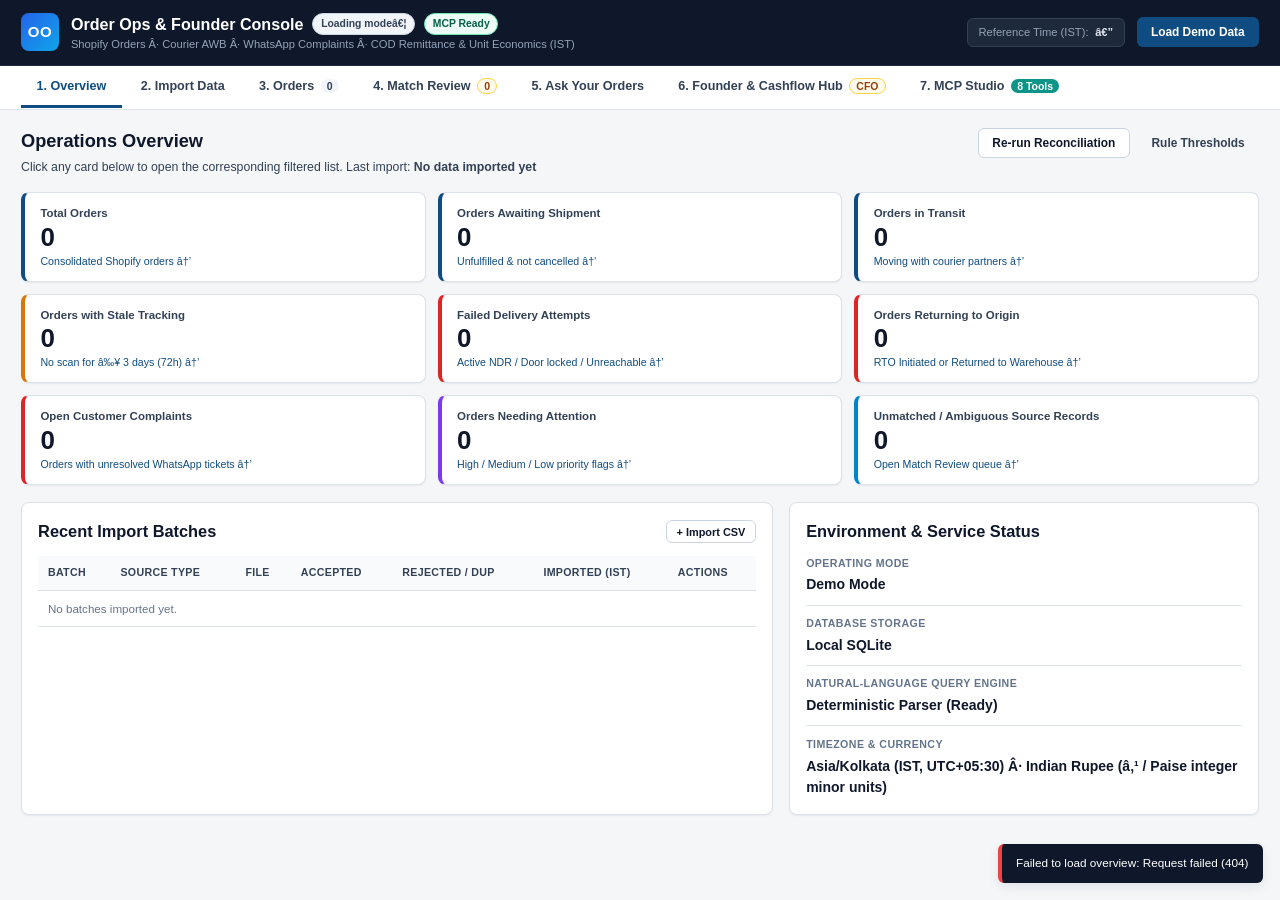
==== commit 345ad647: "feat: add Founder & Cashflow Hub, COD remittance audit, SKU runway, and MCP JSON-RPC 2.0 server & st" ====
--- a/frontend/index.html
+++ b/frontend/index.html
@@ -13,15 +13,16 @@
       <div class="brand-mark" aria-hidden="true">OO</div>
       <div>
         <div class="brand-title-row">
-          <h1 class="brand-title">Order Ops Console</h1>
+          <h1 class="brand-title">Order Ops &amp; Founder Console</h1>
           <span id="mode-badge" class="badge badge-neutral">Loading modeâ€¦</span>
-        </div>
-        <p class="brand-subtitle">Shopify Orders Â· Courier Tracking Â· WhatsApp Complaint Reconciliation (IST)</p>
+          <span class="badge badge-ok" title="Model Context Protocol JSON-RPC 2.0 Server Active (stdio + HTTP /api/mcp)">MCP Ready</span>
+        </div>
+        <p class="brand-subtitle">Shopify Orders Â· Courier AWB Â· WhatsApp Complaints Â· COD Remittance &amp; Unit Economics (IST)</p>
       </div>
     </div>
 
     <div class="header-actions">
-      <div class="ref-time-box" title="Reference timestamp used to evaluate stale tracking and dispatch delays">
+      <div class="ref-time-box" title="Reference timestamp used to evaluate stale tracking, COD remittance SLA, and dispatch delays">
         <span class="ref-time-label">Reference Time (IST):</span>
         <strong id="header-ref-time">â€”</strong>
       </div>
@@ -36,7 +37,7 @@
     <div class="demo-banner-content">
       <span class="demo-pill">SYNTHETIC DEMO DATA</span>
       <span>
-        You are viewing reproducible fictional Indian D2C data (240 unique orders, 6 couriers, WhatsApp complaint logs) anchored to
+        You are viewing reproducible fictional Indian D2C data (240 unique orders, 6 couriers, WhatsApp complaint logs, COD remittance ledger) anchored to
         <strong id="banner-ref-time">19 Oct 2026, 06:00 PM IST</strong>. No real customer records are present.
       </span>
     </div>
@@ -54,7 +55,7 @@
   <section id="walkthrough-panel" class="walkthrough-panel hidden" aria-label="Demo Walkthrough">
     <div class="walkthrough-header">
       <div>
-        <h2>2-Minute Operations Walkthrough</h2>
+        <h2>2-Minute Operations &amp; Founder Walkthrough</h2>
         <p>Click any step below to jump directly to that showcase scenario in the console:</p>
       </div>
       <button id="btn-close-walkthrough" type="button" class="btn btn-sm btn-ghost">Close</button>
@@ -116,6 +117,14 @@
     </button>
     <button type="button" class="nav-tab" data-tab="ask">
       <span>5. Ask Your Orders</span>
+    </button>
+    <button type="button" class="nav-tab" data-tab="founder">
+      <span>6. Founder &amp; Cashflow Hub</span>
+      <span id="nav-badge-founder" class="nav-count nav-count-warn">CFO</span>
+    </button>
+    <button type="button" class="nav-tab" data-tab="mcp">
+      <span>7. MCP Studio</span>
+      <span class="nav-count nav-count-mcp">8 Tools</span>
     </button>
   </nav>
 
@@ -801,6 +810,280 @@
       <div id="ask-response-container" class="hidden"></div>
     </section>
 
+    <!-- ================================================================== -->
+    <!-- PAGE 6: FOUNDER & CASHFLOW HUB                                     -->
+    <!-- ================================================================== -->
+    <section id="tab-founder" class="tab-panel">
+      <div class="section-header">
+        <div>
+          <h2>Founder &amp; Cashflow Command Center</h2>
+          <p class="section-subtitle">
+            Real-time COD remittance reconciliation, Gross-to-Net contribution margin waterfall, SKU stockout runway, and Courier SLA scorecards computed directly from reconciled workspace records.
+          </p>
+        </div>
+        <div class="section-actions">
+          <button id="btn-refresh-founder" type="button" class="btn btn-secondary">
+            â†» Refresh Financials
+          </button>
+          <a id="btn-export-cod-csv" href="/api/founder/cod-export.csv?status_filter=ALL" class="btn btn-primary" download>
+            â¬‡ Export COD Remittance Ledger (.csv)
+          </a>
+        </div>
+      </div>
+
+      <!-- Executive P&L & Cashflow Waterfall Grid -->
+      <div id="founder-kpi-grid" class="summary-grid">
+        <div class="summary-card">
+          <span class="card-label">Active GMV (Ex-Cancelled)</span>
+          <strong id="fkpi-active-gmv" class="card-value">â‚¹0</strong>
+          <span id="fkpi-gross-sub" class="card-meta">Gross GMV: â‚¹0</span>
+        </div>
+        <div class="summary-card card-priority">
+          <span class="card-label">Net Contribution Margin</span>
+          <strong id="fkpi-net-margin" class="card-value">â‚¹0</strong>
+          <span id="fkpi-net-margin-pct" class="card-meta">After COGS, Freight, COD Fees &amp; RTO</span>
+        </div>
+        <div class="summary-card">
+          <span class="card-label">Bank-Realized Cash (Prepaid + Settled COD)</span>
+          <strong id="fkpi-bank-cash" class="card-value">â‚¹0</strong>
+          <span id="fkpi-bank-sub" class="card-meta">Settled to bank account</span>
+        </div>
+        <div class="summary-card card-danger">
+          <span class="card-label">Overdue COD Remittances (SLA Breached)</span>
+          <strong id="fkpi-cod-overdue" class="card-value">â‚¹0</strong>
+          <span id="fkpi-cod-overdue-sub" class="card-meta">Delivered &gt; T+4d without UTR payout</span>
+        </div>
+        <div class="summary-card card-warn">
+          <span class="card-label">Short-Remitted Weight Disputes</span>
+          <strong id="fkpi-cod-disputed" class="card-value">â‚¹0</strong>
+          <span id="fkpi-cod-disputed-sub" class="card-meta">Excess courier volumetric slab deductions</span>
+        </div>
+        <div class="summary-card card-danger">
+          <span class="card-label">RTO Margin Bleed (2-Way Freight + Ops)</span>
+          <strong id="fkpi-rto-bleed" class="card-value">â‚¹0</strong>
+          <span id="fkpi-rto-sub" class="card-meta">Unrecovered forward + return shipping</span>
+        </div>
+      </div>
+
+      <!-- Top 4 Founder Priority Action Playbooks -->
+      <div class="card-panel">
+        <div class="panel-header">
+          <div>
+            <h3>Founder Morning Brief â€” Top Priority Fires</h3>
+            <p class="text-muted">Ranked by immediate INR cashflow and brand trust impact. Click any action to drill down.</p>
+          </div>
+        </div>
+        <div id="founder-playbooks-grid" class="founder-playbooks-grid"></div>
+      </div>
+
+      <!-- Unit Economics Waterfall Bar -->
+      <div class="card-panel">
+        <div class="panel-header">
+          <div>
+            <h3>Gross-to-Net Unit Economics Waterfall (Integer Paise Accuracy)</h3>
+            <p class="text-muted">How â‚¹100 of Gross Order Value translates into Net Contribution after RTO, COGS, and Courier charges.</p>
+          </div>
+        </div>
+        <div id="founder-waterfall-bar" class="waterfall-grid"></div>
+      </div>
+
+      <!-- COD Remittance & Discrepancy Audit Ledger -->
+      <div class="card-panel" id="founder-cod-section">
+        <div class="panel-header">
+          <div>
+            <h3>COD Remittance &amp; Courier Settlement Audit Ledger</h3>
+            <p class="text-muted">Tracks every Cash-on-Delivery order from courier collection to bank UTR settlement. Click any order to inspect full provenance.</p>
+          </div>
+          <div class="section-actions">
+            <select id="founder-cod-status-filter" aria-label="Filter COD Ledger by Status">
+              <option value="ALL">All COD Orders</option>
+              <option value="OVERDUE_PAYOUT">Overdue Payouts Only (SLA Breached)</option>
+              <option value="HOLD_DISPUTED_DELIVERY">Disputed Delivery (Customer DNR)</option>
+              <option value="SHORT_REMITTED">Short Remitted (Weight Dispute)</option>
+              <option value="AT_RISK_NDR">At Risk in Field (Failed Attempt NDR)</option>
+              <option value="LOST_TO_RTO">Lost to RTO</option>
+              <option value="SETTLED">Settled with Bank UTR</option>
+            </select>
+          </div>
+        </div>
+        <div class="table-responsive">
+          <table class="data-table">
+            <thead>
+              <tr>
+                <th>Order #</th>
+                <th>Customer &amp; City</th>
+                <th>Courier &amp; AWB</th>
+                <th>Order Value</th>
+                <th>COD Fee</th>
+                <th>Expected Net</th>
+                <th>Remitted</th>
+                <th>Unsettled / Discrepancy</th>
+                <th>Remittance Status</th>
+                <th>UTR / Audit Explanation</th>
+              </tr>
+            </thead>
+            <tbody id="founder-cod-tbody">
+              <tr>
+                <td colspan="10" class="text-center text-muted">Loading COD remittance ledgerâ€¦</td>
+              </tr>
+            </tbody>
+          </table>
+        </div>
+      </div>
+
+      <!-- Two-Column: SKU Stockout Runway + Courier SLA Scorecard -->
+      <div class="founder-two-col">
+        <div class="card-panel" id="founder-sku-section">
+          <div class="panel-header">
+            <div>
+              <h3>SKU Velocity, RTO % &amp; Stockout Runway</h3>
+              <p class="text-muted">Compares remaining warehouse days-of-cover against supplier manufacturing lead times.</p>
+            </div>
+          </div>
+          <div class="table-responsive">
+            <table class="data-table">
+              <thead>
+                <tr>
+                  <th>SKU &amp; Product</th>
+                  <th>Ordered / Deliv / RTO</th>
+                  <th>Velocity</th>
+                  <th>Stock</th>
+                  <th>Runway vs Lead Time</th>
+                  <th>Suggested PO</th>
+                </tr>
+              </thead>
+              <tbody id="founder-sku-tbody"></tbody>
+            </table>
+          </div>
+        </div>
+
+        <div class="card-panel" id="founder-courier-section">
+          <div class="panel-header">
+            <div>
+              <h3>Courier SLA, NDR &amp; RTO Scorecard</h3>
+              <p class="text-muted">Carrier-by-carrier delivery performance, overdue COD cash, and lane allocation guidance.</p>
+            </div>
+          </div>
+          <div class="table-responsive">
+            <table class="data-table">
+              <thead>
+                <tr>
+                  <th>Courier</th>
+                  <th>Shipments</th>
+                  <th>Deliv %</th>
+                  <th>RTO %</th>
+                  <th>Stale â‰¥72h</th>
+                  <th>Overdue COD</th>
+                  <th>SLA Grade &amp; Advice</th>
+                </tr>
+              </thead>
+              <tbody id="founder-courier-tbody"></tbody>
+            </table>
+          </div>
+        </div>
+      </div>
+    </section>
+
+    <!-- ================================================================== -->
+    <!-- PAGE 7: MCP STUDIO (AI AGENT & MODEL CONTEXT PROTOCOL PLAYGROUND)  -->
+    <!-- ================================================================== -->
+    <section id="tab-mcp" class="tab-panel">
+      <div class="section-header">
+        <div>
+          <h2>MCP Studio â€” Model Context Protocol Server &amp; Tool Playground</h2>
+          <p class="section-subtitle">
+            Connect Claude Desktop, Cursor, Antigravity, or custom AI agents directly to your D2C operations &amp; financial engine via JSON-RPC 2.0 (`stdio` and `POST /api/mcp`).
+          </p>
+        </div>
+        <div class="section-actions">
+          <span class="badge badge-ok">Protocol: 2024-11-05 Â· JSON-RPC 2.0</span>
+        </div>
+      </div>
+
+      <div class="mcp-studio-layout">
+        <!-- Left: Interactive Tool / Resource / Prompt Playground -->
+        <div class="card-panel">
+          <div class="panel-header">
+            <div>
+              <h3>Interactive MCP Tool &amp; Resource Runner</h3>
+              <p class="text-muted">Select any MCP capability below, customize JSON arguments, and execute a live JSON-RPC 2.0 call against the workspace.</p>
+            </div>
+          </div>
+
+          <div class="mcp-controls-grid">
+            <div class="form-group">
+              <label for="mcp-kind-select">MCP Capability Type</label>
+              <select id="mcp-kind-select">
+                <option value="tool">MCP Tools (tools/call â€” 8 Tools)</option>
+                <option value="resource">MCP Resources (resources/read â€” 4 URIs)</option>
+                <option value="prompt">MCP Prompts (prompts/get â€” 3 Templates)</option>
+              </select>
+            </div>
+
+            <div class="form-group">
+              <label for="mcp-target-select">Select Tool / Resource / Prompt</label>
+              <select id="mcp-target-select"></select>
+            </div>
+          </div>
+
+          <div id="mcp-selected-desc" class="info-callout" style="margin-top:0.75rem;"></div>
+
+          <div class="form-group" style="margin-top:0.75rem;">
+            <label for="mcp-args-textarea">JSON Arguments (`params.arguments`)</label>
+            <textarea id="mcp-args-textarea" rows="4" class="code-textarea" spellcheck="false">{}</textarea>
+          </div>
+
+          <div class="form-actions-inline" style="margin-top:0.75rem;">
+            <button id="btn-run-mcp" type="button" class="btn btn-primary">
+              â–¶ Execute Live MCP Call (JSON-RPC 2.0)
+            </button>
+            <button id="btn-reset-mcp-args" type="button" class="btn btn-sm btn-secondary">
+              Reset Sample Arguments
+            </button>
+          </div>
+
+          <div class="mcp-envelopes-split">
+            <div>
+              <h4>JSON-RPC 2.0 Request Envelope</h4>
+              <pre id="mcp-req-pre" class="code-pre">Click "Execute Live MCP Call" to inspect requestâ€¦</pre>
+            </div>
+            <div>
+              <h4>JSON-RPC 2.0 Response Envelope (`structuredContent`)</h4>
+              <pre id="mcp-resp-pre" class="code-pre">Waiting for executionâ€¦</pre>
+            </div>
+          </div>
+        </div>
+
+        <!-- Right: Client Connection Config & Catalog Reference -->
+        <div class="mcp-sidebar-stack">
+          <div class="card-panel">
+            <div class="panel-header">
+              <div>
+                <h3>Connect Your AI Client (Stdio &amp; HTTP)</h3>
+                <p class="text-muted">Paste this into your Antigravity, Claude Desktop, or Cursor `mcp_config.json`:</p>
+              </div>
+              <button id="btn-copy-mcp-config" type="button" class="btn btn-sm btn-secondary">
+                Copy JSON
+              </button>
+            </div>
+            <pre id="mcp-client-config-pre" class="code-pre"></pre>
+            <p class="text-muted" style="margin-top:0.5rem;font-size:0.8rem;">
+              <strong>HTTP JSON-RPC 2.0 Endpoint:</strong> <code>POST http://127.0.0.1:8000/api/mcp</code>
+            </p>
+          </div>
+
+          <div class="card-panel">
+            <div class="panel-header">
+              <div>
+                <h3>Registered MCP Capabilities Catalog</h3>
+              </div>
+            </div>
+            <div id="mcp-catalog-list" class="mcp-catalog-list"></div>
+          </div>
+        </div>
+      </div>
+    </section>
+
   </main>
 
   <script src="./app.js"></script>
--- a/frontend/styles.css
+++ b/frontend/styles.css
@@ -1166,3 +1166,244 @@
     flex-direction: column;
   }
 }
+
+/* ==========================================================================
+   Founder & Cashflow Command Center + MCP Studio
+   ========================================================================== */
+.nav-count-mcp {
+  background: #0d9488;
+  color: #ffffff;
+}
+
+.founder-playbooks-grid {
+  display: grid;
+  grid-template-columns: repeat(2, 1fr);
+  gap: 0.9rem;
+}
+
+.playbook-card {
+  background: var(--bg-subtle);
+  border: 1px solid var(--border-strong);
+  border-left: 4px solid var(--primary);
+  border-radius: var(--radius-sm);
+  padding: 0.95rem 1.05rem;
+  display: flex;
+  flex-direction: column;
+  justify-content: space-between;
+  gap: 0.65rem;
+}
+
+.playbook-card.playbook-p0 {
+  border-left-color: #dc2626;
+  background: #fef2f2;
+}
+
+.playbook-top {
+  display: flex;
+  align-items: center;
+  justify-content: space-between;
+  gap: 0.5rem;
+  flex-wrap: wrap;
+}
+
+.playbook-priority {
+  font-size: 0.72rem;
+  font-weight: 700;
+  letter-spacing: 0.04em;
+  text-transform: uppercase;
+  color: #991b1b;
+  background: #fee2e2;
+  padding: 0.15rem 0.55rem;
+  border-radius: 999px;
+}
+
+.playbook-impact {
+  font-size: 0.8rem;
+  font-weight: 700;
+  color: var(--text-primary);
+}
+
+.playbook-title {
+  font-size: 0.95rem;
+  font-weight: 700;
+  color: var(--text-primary);
+  margin: 0.25rem 0;
+}
+
+.playbook-detail {
+  font-size: 0.83rem;
+  color: var(--text-secondary);
+  margin: 0;
+}
+
+.waterfall-grid {
+  display: grid;
+  grid-template-columns: repeat(6, 1fr);
+  gap: 0.65rem;
+}
+
+.waterfall-step {
+  background: var(--bg-subtle);
+  border: 1px solid var(--border-color);
+  border-radius: var(--radius-sm);
+  padding: 0.75rem 0.85rem;
+  display: flex;
+  flex-direction: column;
+  gap: 0.2rem;
+}
+
+.waterfall-step.wf-positive {
+  border-top: 3px solid #0284c7;
+}
+
+.waterfall-step.wf-deduct {
+  border-top: 3px solid #ef4444;
+}
+
+.waterfall-step.wf-net {
+  border-top: 3px solid #059669;
+  background: #ecfdf5;
+}
+
+.waterfall-label {
+  font-size: 0.74rem;
+  font-weight: 600;
+  color: var(--text-secondary);
+}
+
+.waterfall-val {
+  font-size: 1.05rem;
+  font-weight: 700;
+  color: var(--text-primary);
+}
+
+.waterfall-sub {
+  font-size: 0.73rem;
+  color: var(--text-muted);
+}
+
+.founder-two-col {
+  display: grid;
+  grid-template-columns: 1fr 1fr;
+  gap: 1.15rem;
+}
+
+.founder-two-col > *,
+.mcp-studio-layout > *,
+.mcp-envelopes-split > *,
+.mcp-sidebar-stack > * {
+  min-width: 0;
+}
+
+.mcp-studio-layout {
+  display: grid;
+  grid-template-columns: minmax(0, 7fr) minmax(0, 5fr);
+  gap: 1.15rem;
+  align-items: start;
+}
+
+.mcp-sidebar-stack {
+  display: grid;
+  gap: 1.15rem;
+}
+
+.mcp-controls-grid {
+  display: grid;
+  grid-template-columns: 1fr 1fr;
+  gap: 0.85rem;
+}
+
+.code-textarea {
+  width: 100%;
+  font-family: ui-monospace, SFMono-Regular, Menlo, Monaco, Consolas, monospace;
+  font-size: 0.82rem;
+  padding: 0.65rem 0.8rem;
+  border: 1px solid var(--border-strong);
+  border-radius: var(--radius-sm);
+  background: #0f172a;
+  color: #e2e8f0;
+}
+
+.mcp-envelopes-split {
+  display: grid;
+  grid-template-columns: minmax(0, 1fr) minmax(0, 1fr);
+  gap: 0.85rem;
+  margin-top: 1rem;
+}
+
+.mcp-envelopes-split h4 {
+  font-size: 0.8rem;
+  margin-bottom: 0.4rem;
+  color: var(--text-secondary);
+}
+
+.code-pre {
+  background: #0f172a;
+  color: #e2e8f0;
+  padding: 0.75rem 0.9rem;
+  border-radius: var(--radius-sm);
+  font-family: ui-monospace, SFMono-Regular, Menlo, Monaco, Consolas, monospace;
+  font-size: 0.76rem;
+  line-height: 1.45;
+  overflow-x: auto;
+  max-height: 360px;
+  overflow-y: auto;
+  margin: 0;
+}
+
+.mcp-catalog-list {
+  display: grid;
+  gap: 0.6rem;
+  max-height: 440px;
+  overflow-y: auto;
+}
+
+.mcp-catalog-item {
+  padding: 0.65rem 0.8rem;
+  border: 1px solid var(--border-color);
+  border-radius: var(--radius-sm);
+  background: var(--bg-subtle);
+  cursor: pointer;
+  transition: border-color 0.12s, background-color 0.12s;
+}
+
+.mcp-catalog-item:hover {
+  border-color: var(--primary);
+  background: #f0f9ff;
+}
+
+.mcp-catalog-item-header {
+  display: flex;
+  align-items: center;
+  justify-content: space-between;
+  gap: 0.5rem;
+  margin-bottom: 0.2rem;
+}
+
+.mcp-catalog-name {
+  font-family: ui-monospace, SFMono-Regular, Menlo, Monaco, Consolas, monospace;
+  font-size: 0.8rem;
+  font-weight: 700;
+  color: var(--primary);
+}
+
+@media (max-width: 1024px) {
+  .founder-playbooks-grid,
+  .founder-two-col,
+  .mcp-studio-layout,
+  .mcp-envelopes-split,
+  .mcp-controls-grid {
+    grid-template-columns: 1fr;
+  }
+
+  .waterfall-grid {
+    grid-template-columns: repeat(2, 1fr);
+  }
+}
+
+@media (max-width: 640px) {
+  .waterfall-grid {
+    grid-template-columns: 1fr;
+  }
+}
+
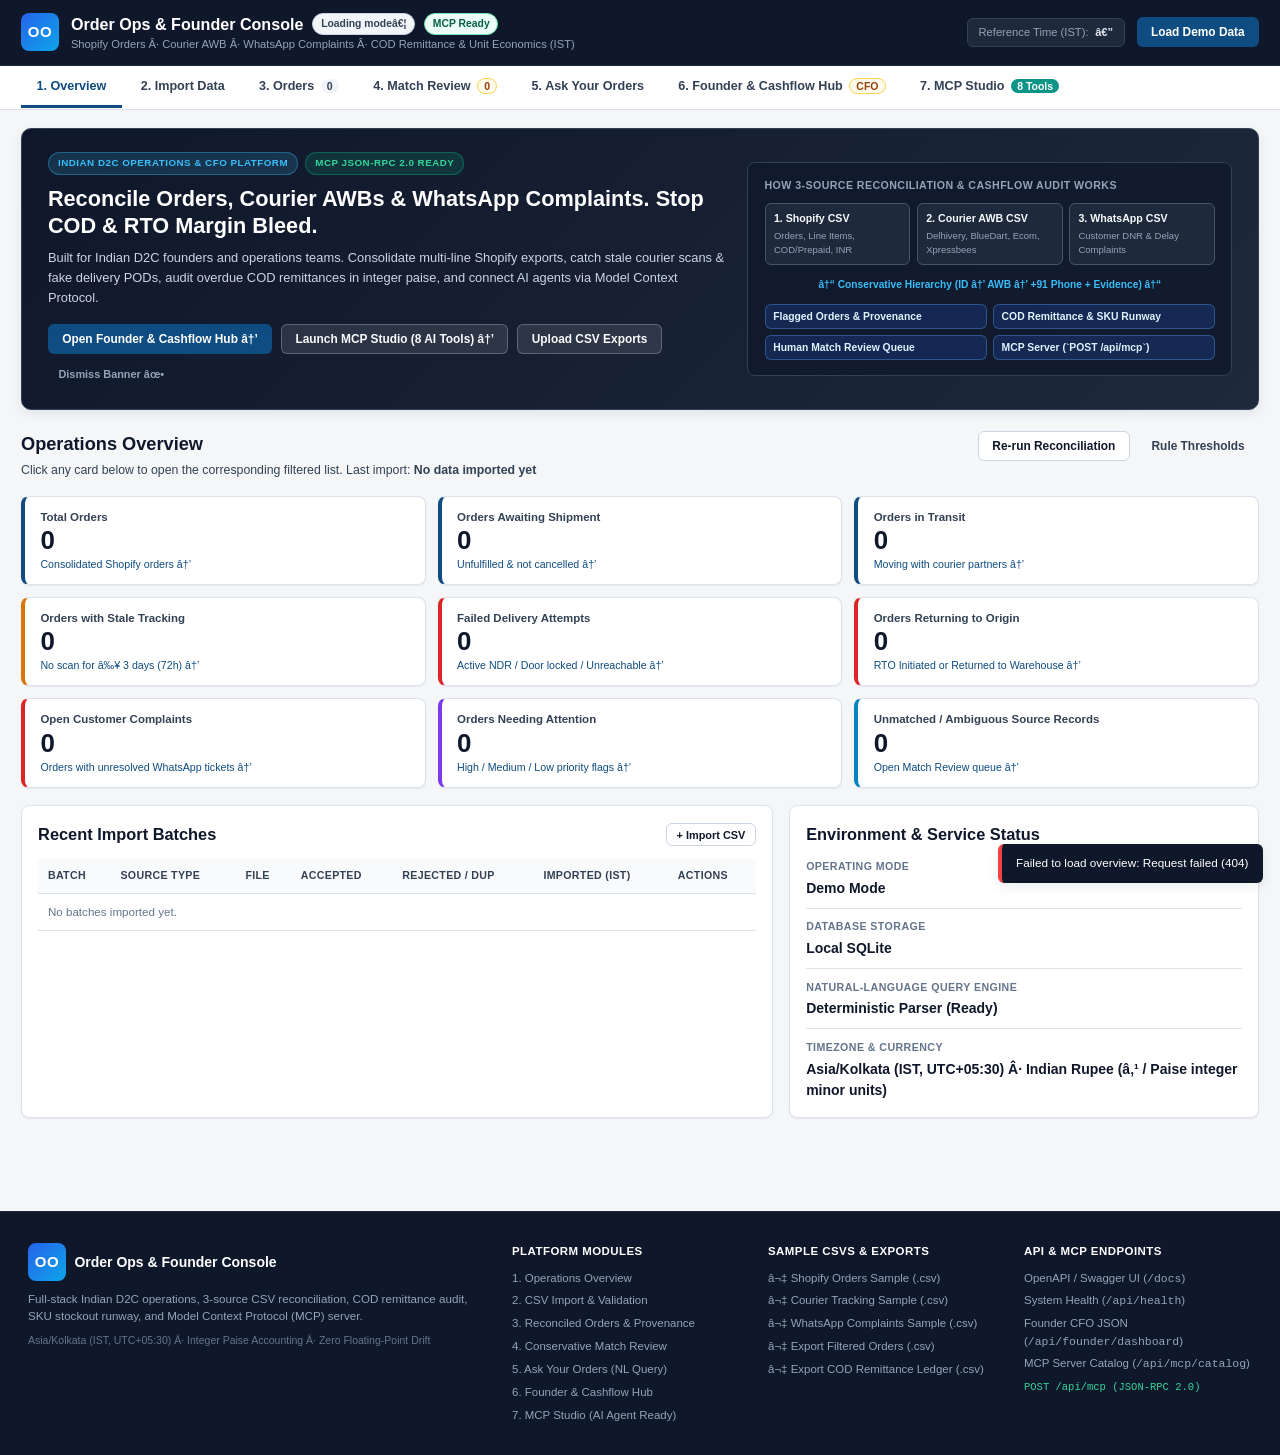
==== commit 1073e2ab: "feat(website): add SaaS website hero banner, 3-source pipeline diagram, and 4-column site footer" ====
--- a/frontend/index.html
+++ b/frontend/index.html
@@ -135,9 +135,66 @@
   <main class="main-content">
 
     <!-- ================================================================== -->
-    <!-- PAGE 1: OVERVIEW                                                   -->
+    <!-- PAGE 1: OVERVIEW (WITH WEBSITE HERO & PRODUCT SHOWCASE)            -->
     <!-- ================================================================== -->
     <section id="tab-overview" class="tab-panel active">
+      <!-- Modern SaaS Website Hero Banner -->
+      <div id="website-hero" class="website-hero">
+        <div class="hero-left">
+          <div class="hero-eyebrow">
+            <span class="hero-pill">INDIAN D2C OPERATIONS &amp; CFO PLATFORM</span>
+            <span class="hero-pill hero-pill-mcp">MCP JSON-RPC 2.0 READY</span>
+          </div>
+          <h2 class="hero-headline">
+            Reconcile Orders, Courier AWBs &amp; WhatsApp Complaints. Stop COD &amp; RTO Margin Bleed.
+          </h2>
+          <p class="hero-lead">
+            Built for Indian D2C founders and operations teams. Consolidate multi-line Shopify exports, catch stale courier scans &amp; fake delivery PODs, audit overdue COD remittances in integer paise, and connect AI agents via Model Context Protocol.
+          </p>
+          <div class="hero-cta-row">
+            <button type="button" class="btn btn-primary" data-goto-tab="founder">
+              Open Founder &amp; Cashflow Hub â†’
+            </button>
+            <button type="button" class="btn btn-secondary" data-goto-tab="mcp">
+              Launch MCP Studio (8 AI Tools) â†’
+            </button>
+            <button type="button" class="btn btn-secondary" data-goto-tab="import">
+              Upload CSV Exports
+            </button>
+            <button type="button" class="btn btn-sm btn-ghost" onclick="document.getElementById('website-hero').classList.add('hidden')">
+              Dismiss Banner âœ•
+            </button>
+          </div>
+        </div>
+
+        <div class="hero-right">
+          <div class="hero-pipeline-card">
+            <div class="pipeline-title">How 3-Source Reconciliation &amp; Cashflow Audit Works</div>
+            <div class="pipeline-sources">
+              <div class="pipeline-node">
+                <strong>1. Shopify CSV</strong>
+                <span>Orders, Line Items, COD/Prepaid, INR</span>
+              </div>
+              <div class="pipeline-node">
+                <strong>2. Courier AWB CSV</strong>
+                <span>Delhivery, BlueDart, Ecom, Xpressbees</span>
+              </div>
+              <div class="pipeline-node">
+                <strong>3. WhatsApp CSV</strong>
+                <span>Customer DNR &amp; Delay Complaints</span>
+              </div>
+            </div>
+            <div class="pipeline-arrow">â†“ Conservative Hierarchy (ID â†’ AWB â†’ +91 Phone + Evidence) â†“</div>
+            <div class="pipeline-outputs">
+              <button type="button" class="pipeline-out-chip" data-goto-tab="orders">Flagged Orders &amp; Provenance</button>
+              <button type="button" class="pipeline-out-chip" data-goto-tab="founder">COD Remittance &amp; SKU Runway</button>
+              <button type="button" class="pipeline-out-chip" data-goto-tab="match-review">Human Match Review Queue</button>
+              <button type="button" class="pipeline-out-chip" data-goto-tab="mcp">MCP Server (`POST /api/mcp`)</button>
+            </div>
+          </div>
+        </div>
+      </div>
+
       <div class="section-header">
         <div>
           <h2>Operations Overview</h2>
@@ -1086,6 +1143,57 @@
 
   </main>
 
+  <!-- Website Footer -->
+  <footer class="site-footer">
+    <div class="footer-grid">
+      <div class="footer-col">
+        <div class="footer-brand-row">
+          <span class="brand-mark">OO</span>
+          <strong>Order Ops &amp; Founder Console</strong>
+        </div>
+        <p class="footer-desc">
+          Full-stack Indian D2C operations, 3-source CSV reconciliation, COD remittance audit, SKU stockout runway, and Model Context Protocol (MCP) server.
+        </p>
+        <p class="footer-meta">Asia/Kolkata (IST, UTC+05:30) Â· Integer Paise Accounting Â· Zero Floating-Point Drift</p>
+      </div>
+
+      <div class="footer-col">
+        <h4>Platform Modules</h4>
+        <ul class="footer-links">
+          <li><button type="button" class="footer-link-btn" data-goto-tab="overview">1. Operations Overview</button></li>
+          <li><button type="button" class="footer-link-btn" data-goto-tab="import">2. CSV Import &amp; Validation</button></li>
+          <li><button type="button" class="footer-link-btn" data-goto-tab="orders">3. Reconciled Orders &amp; Provenance</button></li>
+          <li><button type="button" class="footer-link-btn" data-goto-tab="match-review">4. Conservative Match Review</button></li>
+          <li><button type="button" class="footer-link-btn" data-goto-tab="ask">5. Ask Your Orders (NL Query)</button></li>
+          <li><button type="button" class="footer-link-btn" data-goto-tab="founder">6. Founder &amp; Cashflow Hub</button></li>
+          <li><button type="button" class="footer-link-btn" data-goto-tab="mcp">7. MCP Studio (AI Agent Ready)</button></li>
+        </ul>
+      </div>
+
+      <div class="footer-col">
+        <h4>Sample CSVs &amp; Exports</h4>
+        <ul class="footer-links">
+          <li><a href="/api/samples/shopify_orders_demo.csv" download>â¬‡ Shopify Orders Sample (.csv)</a></li>
+          <li><a href="/api/samples/courier_tracking_demo.csv" download>â¬‡ Courier Tracking Sample (.csv)</a></li>
+          <li><a href="/api/samples/whatsapp_complaints_demo.csv" download>â¬‡ WhatsApp Complaints Sample (.csv)</a></li>
+          <li><a href="/api/orders/export.csv" download>â¬‡ Export Filtered Orders (.csv)</a></li>
+          <li><a href="/api/founder/cod-export.csv?status_filter=ALL" download>â¬‡ Export COD Remittance Ledger (.csv)</a></li>
+        </ul>
+      </div>
+
+      <div class="footer-col">
+        <h4>API &amp; MCP Endpoints</h4>
+        <ul class="footer-links">
+          <li><a href="/docs" target="_blank" rel="noopener">OpenAPI / Swagger UI (<code>/docs</code>)</a></li>
+          <li><a href="/api/health" target="_blank" rel="noopener">System Health (<code>/api/health</code>)</a></li>
+          <li><a href="/api/founder/dashboard" target="_blank" rel="noopener">Founder CFO JSON (<code>/api/founder/dashboard</code>)</a></li>
+          <li><a href="/api/mcp/catalog" target="_blank" rel="noopener">MCP Server Catalog (<code>/api/mcp/catalog</code>)</a></li>
+          <li><span class="footer-code">POST /api/mcp (JSON-RPC 2.0)</span></li>
+        </ul>
+      </div>
+    </div>
+  </footer>
+
   <script src="./app.js"></script>
 </body>
 </html>
--- a/frontend/styles.css
+++ b/frontend/styles.css
@@ -1407,3 +1407,254 @@
   }
 }
 
+/* ==========================================================================
+   SaaS Website Hero Banner & 4-Column Website Footer
+   ========================================================================== */
+.website-hero {
+  background: linear-gradient(135deg, #0f172a 0%, #1e293b 100%);
+  color: #f8fafc;
+  border-radius: var(--radius-lg);
+  padding: 1.65rem 1.85rem;
+  margin-bottom: 1.5rem;
+  display: grid;
+  grid-template-columns: minmax(0, 7fr) minmax(0, 5fr);
+  gap: 1.5rem;
+  align-items: center;
+  box-shadow: var(--shadow-md);
+  border: 1px solid #334155;
+}
+
+.hero-eyebrow {
+  display: flex;
+  flex-wrap: wrap;
+  gap: 0.5rem;
+  margin-bottom: 0.7rem;
+}
+
+.hero-pill {
+  font-size: 0.7rem;
+  font-weight: 700;
+  letter-spacing: 0.05em;
+  text-transform: uppercase;
+  padding: 0.22rem 0.65rem;
+  border-radius: 999px;
+  background: rgba(56, 189, 248, 0.16);
+  color: #38bdf8;
+  border: 1px solid rgba(56, 189, 248, 0.35);
+}
+
+.hero-pill-mcp {
+  background: rgba(16, 185, 129, 0.16);
+  color: #34d399;
+  border-color: rgba(16, 185, 129, 0.35);
+}
+
+.hero-headline {
+  font-size: 1.55rem;
+  line-height: 1.25;
+  font-weight: 800;
+  color: #ffffff;
+  margin: 0 0 0.65rem;
+}
+
+.hero-lead {
+  font-size: 0.92rem;
+  line-height: 1.55;
+  color: #cbd5e1;
+  margin: 0 0 1.15rem;
+}
+
+.hero-cta-row {
+  display: flex;
+  flex-wrap: wrap;
+  align-items: center;
+  gap: 0.65rem;
+}
+
+.website-hero .btn-secondary {
+  background: rgba(255, 255, 255, 0.1);
+  color: #f8fafc;
+  border-color: rgba(255, 255, 255, 0.24);
+}
+
+.website-hero .btn-secondary:hover {
+  background: rgba(255, 255, 255, 0.18);
+}
+
+.website-hero .btn-ghost {
+  color: #94a3b8;
+}
+
+.hero-pipeline-card {
+  background: rgba(15, 23, 42, 0.75);
+  border: 1px solid #334155;
+  border-radius: var(--radius-md);
+  padding: 1.05rem 1.15rem;
+  display: flex;
+  flex-direction: column;
+  gap: 0.65rem;
+}
+
+.pipeline-title {
+  font-size: 0.76rem;
+  font-weight: 700;
+  text-transform: uppercase;
+  letter-spacing: 0.04em;
+  color: #94a3b8;
+}
+
+.pipeline-sources {
+  display: grid;
+  grid-template-columns: repeat(3, 1fr);
+  gap: 0.45rem;
+}
+
+.pipeline-node {
+  background: #1e293b;
+  border: 1px solid #475569;
+  border-radius: var(--radius-sm);
+  padding: 0.5rem 0.6rem;
+  display: flex;
+  flex-direction: column;
+  gap: 0.15rem;
+}
+
+.pipeline-node strong {
+  font-size: 0.76rem;
+  color: #f8fafc;
+}
+
+.pipeline-node span {
+  font-size: 0.68rem;
+  color: #94a3b8;
+}
+
+.pipeline-arrow {
+  text-align: center;
+  font-size: 0.73rem;
+  font-weight: 600;
+  color: #38bdf8;
+  padding: 0.2rem 0;
+}
+
+.pipeline-outputs {
+  display: grid;
+  grid-template-columns: 1fr 1fr;
+  gap: 0.45rem;
+}
+
+.pipeline-out-chip {
+  background: rgba(37, 99, 235, 0.2);
+  border: 1px solid rgba(96, 165, 250, 0.35);
+  color: #e0f2fe;
+  border-radius: var(--radius-sm);
+  padding: 0.42rem 0.55rem;
+  font-size: 0.74rem;
+  font-weight: 600;
+  cursor: pointer;
+  text-align: left;
+  transition: background-color 0.12s, border-color 0.12s;
+}
+
+.pipeline-out-chip:hover {
+  background: rgba(37, 99, 235, 0.35);
+  border-color: #60a5fa;
+}
+
+.site-footer {
+  background: #0f172a;
+  color: #cbd5e1;
+  border-top: 1px solid #1e293b;
+  padding: 2.25rem 2rem;
+  margin-top: 2.5rem;
+}
+
+.footer-grid {
+  max-width: 1400px;
+  margin: 0 auto;
+  display: grid;
+  grid-template-columns: 2fr 1fr 1fr 1fr;
+  gap: 2rem;
+}
+
+.footer-brand-row {
+  display: flex;
+  align-items: center;
+  gap: 0.6rem;
+  color: #ffffff;
+  font-size: 1rem;
+  margin-bottom: 0.6rem;
+}
+
+.footer-desc {
+  font-size: 0.83rem;
+  color: #94a3b8;
+  line-height: 1.5;
+  margin: 0 0 0.6rem;
+}
+
+.footer-meta {
+  font-size: 0.75rem;
+  color: #64748b;
+  margin: 0;
+}
+
+.footer-col h4 {
+  color: #ffffff;
+  font-size: 0.82rem;
+  text-transform: uppercase;
+  letter-spacing: 0.04em;
+  margin: 0 0 0.65rem;
+}
+
+.footer-links {
+  list-style: none;
+  padding: 0;
+  margin: 0;
+  display: grid;
+  gap: 0.4rem;
+  font-size: 0.82rem;
+}
+
+.footer-links a,
+.footer-link-btn {
+  color: #94a3b8;
+  text-decoration: none;
+  background: none;
+  border: none;
+  padding: 0;
+  font: inherit;
+  cursor: pointer;
+  text-align: left;
+}
+
+.footer-links a:hover,
+.footer-link-btn:hover {
+  color: #38bdf8;
+}
+
+.footer-code {
+  font-family: ui-monospace, SFMono-Regular, Menlo, Monaco, Consolas, monospace;
+  font-size: 0.75rem;
+  color: #34d399;
+}
+
+@media (max-width: 1024px) {
+  .website-hero {
+    grid-template-columns: 1fr;
+  }
+
+  .footer-grid {
+    grid-template-columns: 1fr 1fr;
+  }
+}
+
+@media (max-width: 640px) {
+  .pipeline-sources,
+  .pipeline-outputs,
+  .footer-grid {
+    grid-template-columns: 1fr;
+  }
+}
+
+
